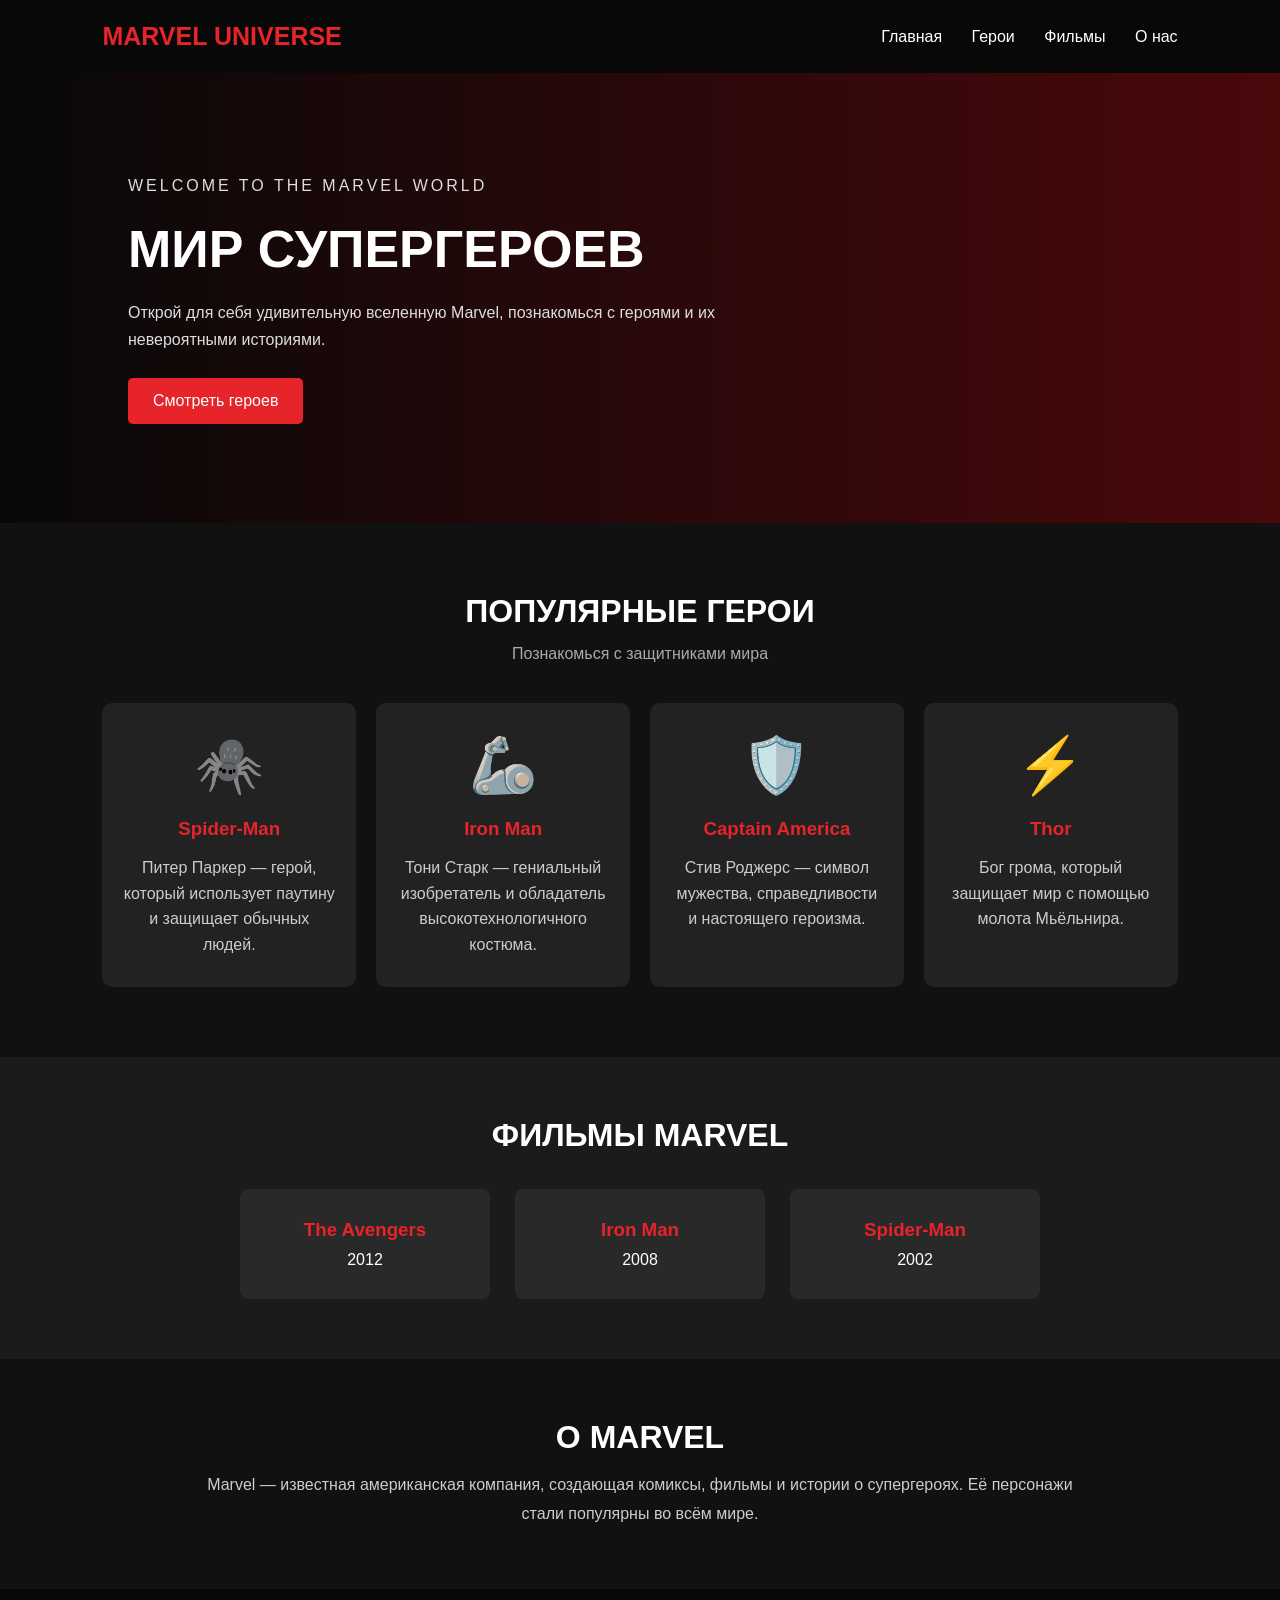
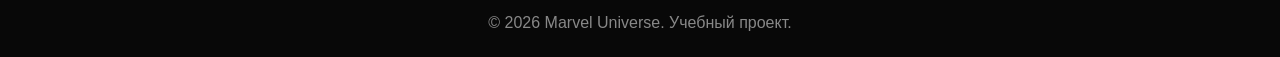
==== index.html @ 0ebfe1ac "Загружена работа из ЛПР 4" ====
<!DOCTYPE html>
<html lang="ru">
<head>
    <meta charset="UTF-8">
    <meta name="viewport" content="width=device-width, initial-scale=1.0">
    <title>Marvel Universe</title>
    <link rel="stylesheet" href="style.css">
</head>
<body>

<header>
    <div class="logo">MARVEL UNIVERSE</div>

    <nav>
        <a href="#home">Главная</a>
        <a href="#heroes">Герои</a>
        <a href="#movies">Фильмы</a>
        <a href="#about">О нас</a>
    </nav>
</header>

<section class="hero" id="home">
    <div class="hero-content">
        <p class="subtitle">WELCOME TO THE MARVEL WORLD</p>

        <h1>МИР СУПЕРГЕРОЕВ</h1>

        <p>
            Открой для себя удивительную вселенную Marvel,
            познакомься с героями и их невероятными историями.
        </p>

        <a href="#heroes" class="button">Смотреть героев</a>
    </div>
</section>

<section class="heroes" id="heroes">
    <h2>ПОПУЛЯРНЫЕ ГЕРОИ</h2>
    <p class="description">Познакомься с защитниками мира</p>

    <div class="cards">

        <div class="card">
            <div class="emoji">🕷️</div>
            <h3>Spider-Man</h3>
            <p>Питер Паркер — герой, который использует паутину
            и защищает обычных людей.</p>
        </div>

        <div class="card">
            <div class="emoji">🦾</div>
            <h3>Iron Man</h3>
            <p>Тони Старк — гениальный изобретатель
            и обладатель высокотехнологичного костюма.</p>
        </div>

        <div class="card">
            <div class="emoji">🛡️</div>
            <h3>Captain America</h3>
            <p>Стив Роджерс — символ мужества,
            справедливости и настоящего героизма.</p>
        </div>

        <div class="card">
            <div class="emoji">⚡</div>
            <h3>Thor</h3>
            <p>Бог грома, который защищает мир
            с помощью молота Мьёльнира.</p>
        </div>

    </div>
</section>

<section class="movies" id="movies">
    <h2>ФИЛЬМЫ MARVEL</h2>

    <div class="movie-list">
        <div class="movie">
            <h3>The Avengers</h3>
            <p>2012</p>
        </div>

        <div class="movie">
            <h3>Iron Man</h3>
            <p>2008</p>
        </div>

        <div class="movie">
            <h3>Spider-Man</h3>
            <p>2002</p>
        </div>
    </div>
</section>

<section class="about" id="about">
    <h2>О MARVEL</h2>

    <p>
        Marvel — известная американская компания,
        создающая комиксы, фильмы и истории о супергероях.
        Её персонажи стали популярны во всём мире.
    </p>
</section>

<footer>
    <p>© 2026 Marvel Universe. Учебный проект.</p>
</footer>

</body>
</html>
---- style.css ----
* {
    margin: 0;
    padding: 0;
    box-sizing: border-box;
}

html {
    scroll-behavior: smooth;
}

body {
    font-family: Arial, sans-serif;
    background-color: #111;
    color: white;
}

header {
    display: flex;
    justify-content: space-between;
    align-items: center;
    padding: 22px 8%;
    background-color: #080808;
}

.logo {
    color: #e62429;
    font-size: 25px;
    font-weight: bold;
}

nav a {
    color: white;
    text-decoration: none;
    margin-left: 25px;
    transition: 0.3s;
}

nav a:hover {
    color: #e62429;
}

.hero {
    min-height: 450px;
    background: linear-gradient(90deg, #080808, #4a080b);
    display: flex;
    align-items: center;
    padding: 60px 10%;
}

.hero-content {
    max-width: 600px;
}

.subtitle {
    color: #e62429;
    letter-spacing: 3px;
    margin-bottom: 20px;
}

.hero h1 {
    font-size: 52px;
    margin-bottom: 20px;
}

.hero-content p {
    line-height: 1.7;
    color: #ddd;
}

.button {
    display: inline-block;
    margin-top: 25px;
    padding: 14px 25px;
    background-color: #e62429;
    color: white;
    text-decoration: none;
    border-radius: 5px;
}

.button:hover {
    background-color: #a90f15;
}

.heroes {
    padding: 70px 8%;
    text-align: center;
}

h2 {
    font-size: 32px;
    margin-bottom: 15px;
}

.description {
    color: #aaa;
    margin-bottom: 40px;
}

.cards {
    display: grid;
    grid-template-columns: repeat(4, 1fr);
    gap: 20px;
}

.card {
    background-color: #222;
    padding: 30px 20px;
    border-radius: 10px;
    transition: 0.3s;
}

.card:hover {
    transform: translateY(-8px);
    background-color: #333;
}

.emoji {
    font-size: 55px;
    margin-bottom: 20px;
}

.card h3 {
    color: #e62429;
    margin-bottom: 15px;
}

.card p {
    color: #ccc;
    line-height: 1.6;
}

.movies {
    background-color: #1b1b1b;
    padding: 60px 8%;
    text-align: center;
}

.movie-list {
    display: flex;
    justify-content: center;
    gap: 25px;
    margin-top: 35px;
}

.movie {
    background-color: #292929;
    padding: 30px;
    width: 250px;
    border-radius: 8px;
}

.movie h3 {
    color: #e62429;
    margin-bottom: 10px;
}

.about {
    padding: 60px 15%;
    text-align: center;
}

.about p {
    color: #ccc;
    line-height: 1.8;
}

footer {
    padding: 25px;
    background-color: #080808;
    text-align: center;
    color: #888;
}

@media (max-width: 800px) {
    .cards {
        grid-template-columns: repeat(2, 1fr);
    }

    nav a {
        margin-left: 10px;
    }
}

@media (max-width: 500px) {
    header {
        flex-direction: column;
        gap: 20px;
    }

    nav {
        display: flex;
        flex-wrap: wrap;
        justify-content: center;
        gap: 12px;
    }

    nav a {
        margin: 0;
    }

    .hero h1 {
        font-size: 35px;
    }

    .cards {
        grid-template-columns: 1fr;
    }

    .movie-list {
        flex-direction: column;
        align-items: center;
    }
}
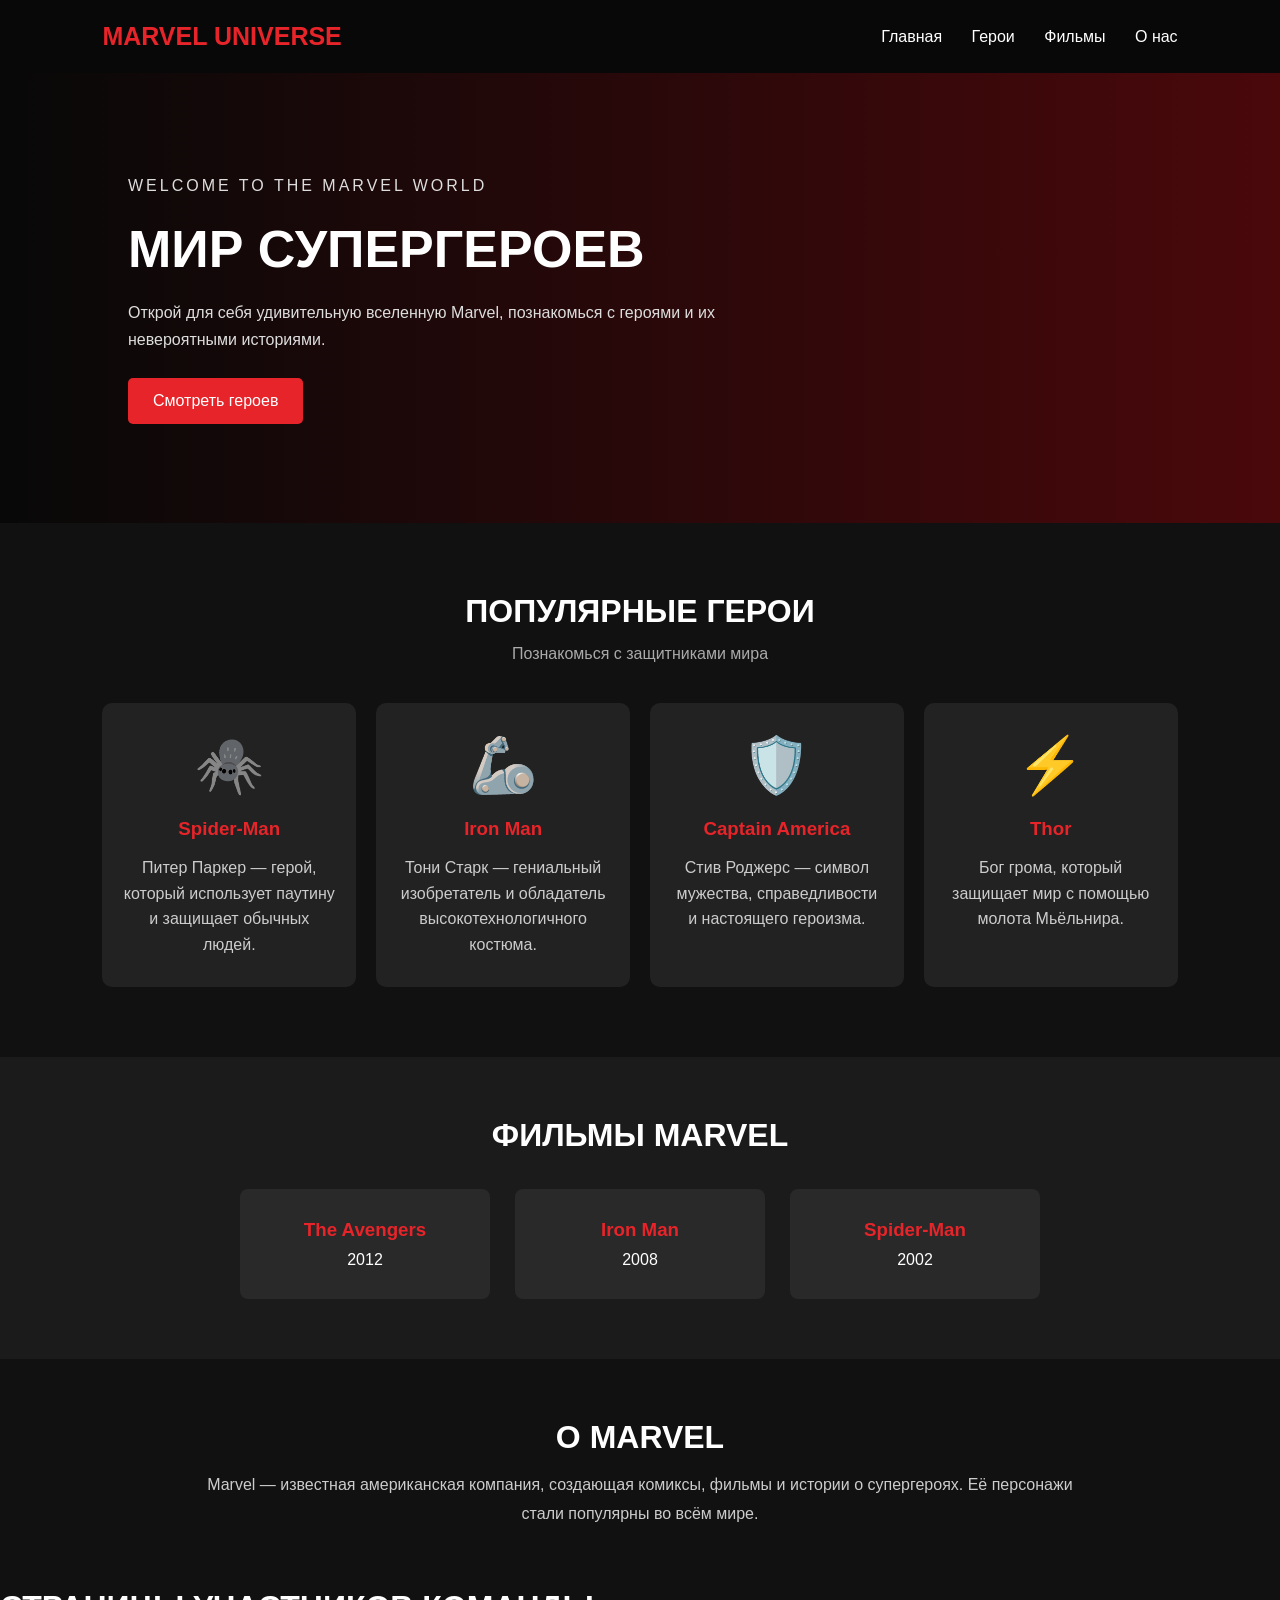
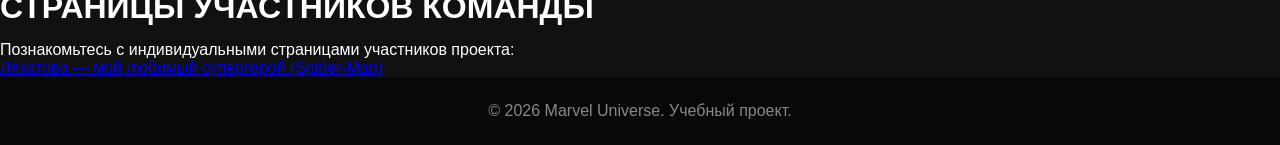
==== commit cb702db5: "Қатысушылар беттеріне сілтемелер қосылды" ====
--- a/index.html
+++ b/index.html
@@ -23,14 +23,11 @@
 <section class="hero" id="home">
     <div class="hero-content">
         <p class="subtitle">WELCOME TO THE MARVEL WORLD</p>
-
         <h1>МИР СУПЕРГЕРОЕВ</h1>
-
         <p>
             Открой для себя удивительную вселенную Marvel,
             познакомься с героями и их невероятными историями.
         </p>
-
         <a href="#heroes" class="button">Смотреть героев</a>
     </div>
 </section>
@@ -103,6 +100,20 @@
     </p>
 </section>
 
+<section class="team">
+    <h2>СТРАНИЦЫ УЧАСТНИКОВ КОМАНДЫ</h2>
+
+    <p>Познакомьтесь с индивидуальными страницами участников проекта:</p>
+
+    <ul>
+        <li>
+            <a href="Lyazatova-favorite-hero.html">
+                Лязатова — мой любимый супергерой (Spider-Man)
+            </a>
+        </li>
+    </ul>
+</section>
+
 <footer>
     <p>© 2026 Marvel Universe. Учебный проект.</p>
 </footer>
